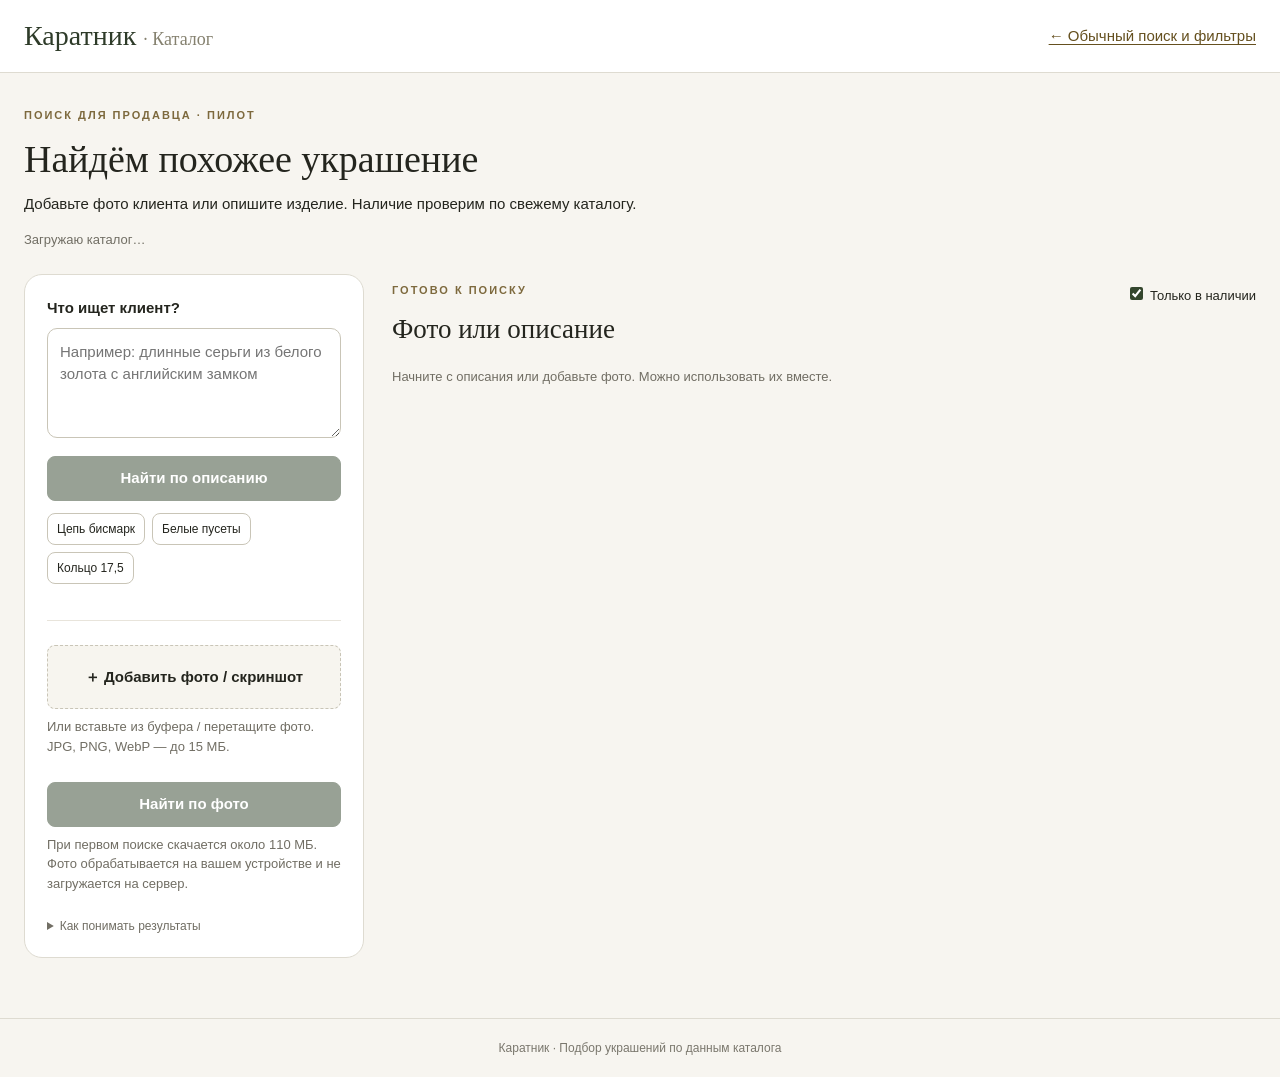
==== refresh/catalog-assets/smart-search.html @ 4e5fe8b2 "Добавить пилот поиска по фото и описанию с актуальным наличием" ====
<!doctype html><html lang="ru"><head><meta charset="utf-8"><meta name="viewport" content="width=device-width,initial-scale=1"><meta name="robots" content="noindex,nofollow"><title>Каратник · Умный поиск</title><link rel="stylesheet" href="smart-search.css?v=1"><script type="module" src="smart-search.mjs?v=1"></script></head><body>
<header><a class="brand" href="./">Каратник <span>· Каталог</span></a><a href="./">← Обычный поиск и фильтры</a></header>
<main><div class="intro"><p class="eyebrow">ПОИСК ДЛЯ ПРОДАВЦА · ПИЛОТ</p><h1>Найдём похожее украшение</h1><p>Добавьте фото клиента или опишите изделие. Наличие проверим по свежему каталогу.</p><p id="freshness" class="muted" role="status">Загружаю каталог…</p></div>
<div class="search-layout"><section class="search-panel" aria-label="Запрос"><form id="text-form"><label for="query">Что ищет клиент?</label><textarea id="query" rows="3" maxlength="600" placeholder="Например: длинные серьги из белого золота с английским замком"></textarea><button class="primary" id="text-search" disabled>Найти по описанию</button></form>
<div class="examples" aria-label="Примеры запросов"><button type="button" data-example="Цепь бисмарк 585 размер 55">Цепь бисмарк</button><button type="button" data-example="Серьги пусеты из белого золота">Белые пусеты</button><button type="button" data-example="Не обручальное кольцо размер 17,5">Кольцо 17,5</button></div>
<div id="understood" class="chips" aria-label="Распознанные признаки"></div><p id="text-note" class="muted"></p><a id="jump" class="card-link" href="#results-title" hidden>К результатам →</a>
<hr><div id="photo-zone"><label class="upload" for="photo-file">＋ Добавить фото / скриншот<input id="photo-file" type="file" accept="image/jpeg,image/png,image/webp" hidden></label><p class="muted">Или вставьте из буфера / перетащите фото. JPG, PNG, WebP — до 15 МБ.</p>
<div id="preview" hidden><canvas id="crop-canvas" aria-label="Фото для поиска. Выделите пальцем одно украшение."></canvas><p class="muted" id="crop-note">Если украшений несколько — обведите одно пальцем или мышью.</p><div class="actions"><button id="crop-reset" type="button">Всё фото</button><button id="crop-center" type="button">Центр фото</button><button id="photo-remove" type="button">Убрать фото</button></div></div>
<button id="photo-search" class="primary" type="button" disabled>Найти по фото</button><button id="photo-cancel" type="button" hidden>Остановить</button><p id="photo-status" role="status" class="muted">При первом поиске скачается около 110 МБ. Фото обрабатывается на вашем устройстве и не загружается на сервер.</p>
</div><details class="help"><summary>Как понимать результаты</summary><p>По фото показываем визуально похожие изделия. Это не подтверждение артикула, металла, пробы или происхождения камней. Сверьте карточку и юр-код.</p><p>По словам применяем распознанные признаки. Незаполненные характеристики показываем отдельно. Бюджет пока не фильтруем. Новые фото попадут в поиск после обновления базы фотографий; её дата указана рядом с результатами.</p><p>Для повторения своей рекламы лучше сохранить артикулы в публикации. Поиск по фото помогает подобрать варианты, но не заменяет такую привязку.</p></details>
</section><section class="results-panel" aria-labelledby="results-title"><div class="result-head"><div><p class="eyebrow" id="mode-label">ГОТОВО К ПОИСКУ</p><h2 id="results-title">Фото или описание</h2></div><label class="stock-toggle"><input type="checkbox" id="stock-only" checked> Только в наличии</label></div><p id="result-note" class="muted" role="status">Начните с описания или добавьте фото. Можно использовать их вместе.</p><div id="results"></div><button id="more" type="button" hidden>Показать ещё</button></section></div></main><footer>Каратник · Подбор украшений по данным каталога</footer></body></html>
---- refresh/catalog-assets/smart-search.css ----
*{box-sizing:border-box}body{margin:0;background:#f7f5f0;color:#24251e;font:15px/1.5 Arial,sans-serif}header{background:#fff;border-bottom:1px solid #dedbd1;display:flex;justify-content:space-between;gap:14px;align-items:center;padding:20px max(24px,calc((100vw - 1400px)/2))}a{color:#65501f;text-underline-offset:3px}.brand{font:28px Georgia,serif;text-decoration:none;color:#2e3b29}.brand span{color:#85816f;font-size:18px}main{max-width:1400px;margin:auto;padding:26px 24px 60px}.intro{max-width:860px;margin-bottom:25px}h1{font:38px/1.15 Georgia,serif;margin:8px 0 12px}h2{font:27px/1.2 Georgia,serif;margin:5px 0 14px}p{margin:8px 0 14px}.eyebrow{font-size:11px;letter-spacing:2px;color:#7d693d;font-weight:bold}.muted{color:#716e64;font-size:13px;overflow-wrap:anywhere}.search-layout{display:grid;grid-template-columns:340px minmax(0,1fr);gap:28px;align-items:start}.search-panel{background:#fff;border:1px solid #dedbd1;border-radius:18px;padding:22px}.search-panel label{display:block;font-weight:bold;margin-bottom:8px}textarea{width:100%;border:1px solid #c9c5b7;border-radius:10px;font:inherit;padding:12px;resize:vertical;min-height:110px}button,.upload{font:inherit;border:1px solid #c9c5b7;border-radius:8px;padding:10px 13px;cursor:pointer;background:#fff;color:inherit;text-align:center}button:disabled{cursor:default;opacity:.5}button:focus-visible,a:focus-visible,textarea:focus-visible,.upload:focus-within{outline:3px solid #bd963c;outline-offset:3px}.primary{background:#34462d;color:white;border-color:#34462d;width:100%;margin-top:12px;font-weight:bold}button:hover:not(:disabled){border-color:#86733f}.examples,.actions,.chips{display:flex;flex-wrap:wrap;gap:7px;margin-top:12px}.examples button,.actions button{font-size:12px;padding:6px 9px}.chips button{background:#f0eddf;color:#544a2c;font-size:12px;padding:5px 9px}.upload{border-style:dashed;background:#f7f5ef;padding:20px 10px!important}.upload input{display:block;width:100%;font-size:12px;margin-top:10px}.help{font-size:12px;color:#716e64;margin-top:24px}.help summary{cursor:pointer}hr{border:0;border-top:1px solid #e8e4db;margin:24px 0}#crop-canvas{width:100%;display:block;border-radius:10px;touch-action:none;cursor:crosshair;background:#fff}.actions{justify-content:center}#photo-cancel{width:100%;margin-top:8px}.result-head{display:flex;justify-content:space-between;align-items:start;gap:12px}.stock-toggle{font-size:13px;white-space:nowrap;padding-top:10px}.stock-toggle input{accent-color:#34462d}#results{display:grid;grid-template-columns:repeat(3,minmax(0,1fr));gap:16px}.product{background:#fff;border:1px solid #dedbd1;border-radius:14px;overflow:hidden;min-width:0}.product figure{margin:0;position:relative;background:#fff;aspect-ratio:1;display:grid;place-items:center}.product img{width:100%;height:100%;object-fit:contain;position:absolute;inset:0}.no-photo{color:#969286;font:14px Georgia;padding:20px}.badges{position:absolute;left:9px;top:9px;display:flex;flex-wrap:wrap;gap:4px;z-index:1}.badge{background:#34462d;color:white;padding:4px 7px;border-radius:5px;font-size:10px;font-weight:bold;max-width:170px}.product-body{padding:15px}.product h3{font-size:16px;margin:2px 0 4px;overflow-wrap:anywhere}.product .brandline{font-size:12px;color:#716e64;margin-bottom:8px}.product .facts{font-size:12px;margin:6px 0;color:#45473d}.availability{font-weight:bold;font-size:13px;margin:9px 0}.reason{background:#edf2e8;color:#3c5630;font-size:11px;border-radius:5px;padding:6px 8px;margin-bottom:8px}.reason.check{background:#fbf1dd;color:#86601f}.product details{font-size:12px;border-top:1px solid #ece8df;margin:10px 0;padding-top:9px}.product summary{cursor:pointer;color:#65501f}.store{margin:8px 0}.code{font:11px/1.7 monospace;color:#56564c}.card-link{display:inline-block;font-size:12px;margin:5px 0}.section-label{grid-column:1/-1;background:#ece8dc;padding:12px;border-radius:8px;font-size:13px}.empty{grid-column:1/-1;padding:30px;border:1px dashed #bcb5a3;border-radius:12px;color:#716e64}#more{margin-top:20px;width:100%}footer{border-top:1px solid #dedbd1;padding:20px;text-align:center;color:#7a776d;font-size:12px}[hidden]{display:none!important}@media(max-width:1150px){#results{grid-template-columns:repeat(2,minmax(0,1fr))}.search-layout{grid-template-columns:300px minmax(0,1fr);gap:18px}}@media(max-width:760px){header{padding:14px 16px;flex-wrap:wrap;gap:6px}header>a:last-child{font-size:12px}.brand{font-size:24px}main{padding:20px 14px 40px}h1{font-size:30px}.search-layout{grid-template-columns:1fr;gap:22px}.search-panel{padding:16px;border-radius:14px}.intro{margin-bottom:16px}.intro p{font-size:13px}#results{gap:10px}.product-body{padding:11px}.product h3{font-size:14px}.result-head{flex-wrap:wrap;gap:0}.stock-toggle{padding:0 0 12px}h2{font-size:24px}.badge{font-size:9px}.result-head .eyebrow{font-size:10px} .product .facts{font-size:11px}}

#results.single{grid-template-columns:minmax(0,380px)}
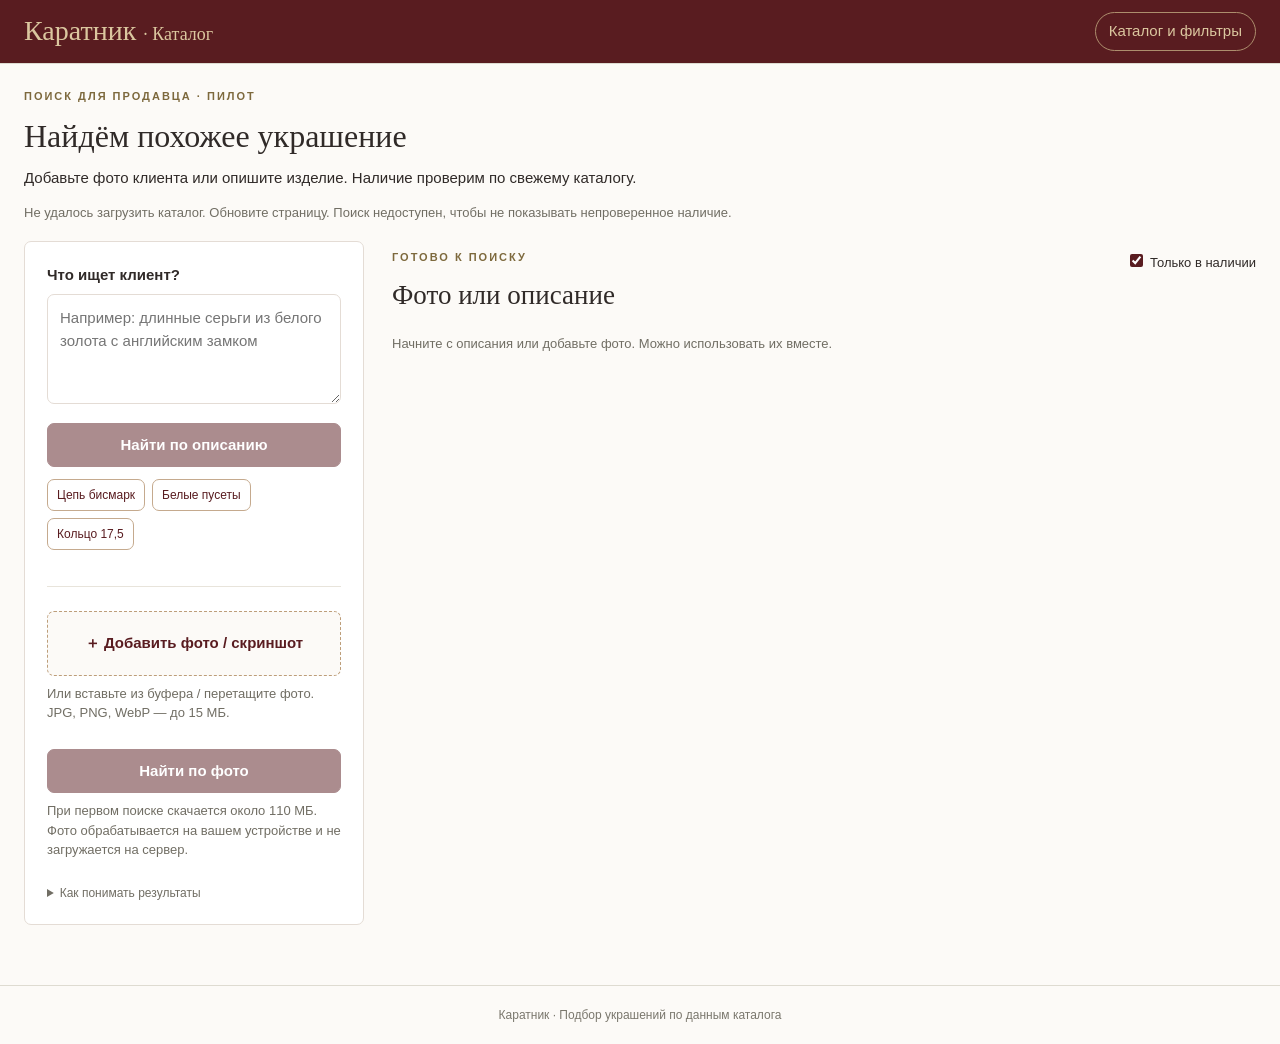
==== commit fe986d66: "Apply approved Karatnik design with compact header and styled links and buttons" ====
--- a/refresh/catalog-assets/smart-search.html
+++ b/refresh/catalog-assets/smart-search.html
@@ -1,11 +1,11 @@
-<!doctype html><html lang="ru"><head><meta charset="utf-8"><meta name="viewport" content="width=device-width,initial-scale=1"><meta name="robots" content="noindex,nofollow"><title>Каратник · Умный поиск</title><link rel="stylesheet" href="smart-search.css?v=1"><script type="module" src="smart-search.mjs?v=1"></script></head><body>
-<header><a class="brand" href="./">Каратник <span>· Каталог</span></a><a href="./">← Обычный поиск и фильтры</a></header>
-<main><div class="intro"><p class="eyebrow">ПОИСК ДЛЯ ПРОДАВЦА · ПИЛОТ</p><h1>Найдём похожее украшение</h1><p>Добавьте фото клиента или опишите изделие. Наличие проверим по свежему каталогу.</p><p id="freshness" class="muted" role="status">Загружаю каталог…</p></div>
-<div class="search-layout"><section class="search-panel" aria-label="Запрос"><form id="text-form"><label for="query">Что ищет клиент?</label><textarea id="query" rows="3" maxlength="600" placeholder="Например: длинные серьги из белого золота с английским замком"></textarea><button class="primary" id="text-search" disabled>Найти по описанию</button></form>
-<div class="examples" aria-label="Примеры запросов"><button type="button" data-example="Цепь бисмарк 585 размер 55">Цепь бисмарк</button><button type="button" data-example="Серьги пусеты из белого золота">Белые пусеты</button><button type="button" data-example="Не обручальное кольцо размер 17,5">Кольцо 17,5</button></div>
-<div id="understood" class="chips" aria-label="Распознанные признаки"></div><p id="text-note" class="muted"></p><a id="jump" class="card-link" href="#results-title" hidden>К результатам →</a>
-<hr><div id="photo-zone"><label class="upload" for="photo-file">＋ Добавить фото / скриншот<input id="photo-file" type="file" accept="image/jpeg,image/png,image/webp" hidden></label><p class="muted">Или вставьте из буфера / перетащите фото. JPG, PNG, WebP — до 15 МБ.</p>
-<div id="preview" hidden><canvas id="crop-canvas" aria-label="Фото для поиска. Выделите пальцем одно украшение."></canvas><p class="muted" id="crop-note">Если украшений несколько — обведите одно пальцем или мышью.</p><div class="actions"><button id="crop-reset" type="button">Всё фото</button><button id="crop-center" type="button">Центр фото</button><button id="photo-remove" type="button">Убрать фото</button></div></div>
-<button id="photo-search" class="primary" type="button" disabled>Найти по фото</button><button id="photo-cancel" type="button" hidden>Остановить</button><p id="photo-status" role="status" class="muted">При первом поиске скачается около 110 МБ. Фото обрабатывается на вашем устройстве и не загружается на сервер.</p>
-</div><details class="help"><summary>Как понимать результаты</summary><p>По фото показываем визуально похожие изделия. Это не подтверждение артикула, металла, пробы или происхождения камней. Сверьте карточку и юр-код.</p><p>По словам применяем распознанные признаки. Незаполненные характеристики показываем отдельно. Бюджет пока не фильтруем. Новые фото попадут в поиск после обновления базы фотографий; её дата указана рядом с результатами.</p><p>Для повторения своей рекламы лучше сохранить артикулы в публикации. Поиск по фото помогает подобрать варианты, но не заменяет такую привязку.</p></details>
-</section><section class="results-panel" aria-labelledby="results-title"><div class="result-head"><div><p class="eyebrow" id="mode-label">ГОТОВО К ПОИСКУ</p><h2 id="results-title">Фото или описание</h2></div><label class="stock-toggle"><input type="checkbox" id="stock-only" checked> Только в наличии</label></div><p id="result-note" class="muted" role="status">Начните с описания или добавьте фото. Можно использовать их вместе.</p><div id="results"></div><button id="more" type="button" hidden>Показать ещё</button></section></div></main><footer>Каратник · Подбор украшений по данным каталога</footer></body></html>+<!doctype html><html lang="ru"><head><meta charset="utf-8"><meta name="viewport" content="width=device-width,initial-scale=1"><meta name="robots" content="noindex,nofollow"><title>Каратник · Умный поиск</title><link rel="stylesheet" href="smart-search.css?v=feedback-1"><link rel="stylesheet" href="smart-brand.css?v=brand1120"><script type="module" src="smart-search.mjs?v=feedback-1"></script></head><body>
+<header><a class="brand" href="./">Каратник <span>· Каталог</span></a><a href="./">Каталог и фильтры</a></header>
+<main><div class="intro"><p class="eyebrow">ПОИСК ДЛЯ ПРОДАВЦА · ПИЛОТ</p><h1>Найдём похожее украшение</h1><p>Добавьте фото клиента или опишите изделие. Наличие проверим по свежему каталогу.</p><p id="freshness" class="muted" role="status">Загружаю каталог…</p></div>
+<div class="search-layout"><section class="search-panel" aria-label="Запрос"><form id="text-form"><label for="query">Что ищет клиент?</label><textarea id="query" rows="3" maxlength="600" placeholder="Например: длинные серьги из белого золота с английским замком"></textarea><button class="primary" id="text-search" disabled>Найти по описанию</button></form>
+<div class="examples" aria-label="Примеры запросов"><button type="button" data-example="Цепь бисмарк 585 размер 55">Цепь бисмарк</button><button type="button" data-example="Серьги пусеты из белого золота">Белые пусеты</button><button type="button" data-example="Не обручальное кольцо размер 17,5">Кольцо 17,5</button></div>
+<div id="understood" class="chips" aria-label="Распознанные признаки"></div><p id="text-note" class="muted"></p><a id="jump" class="card-link" href="#results-title" hidden>К результатам →</a>
+<hr><div id="photo-zone"><label class="upload" for="photo-file">＋ Добавить фото / скриншот<input id="photo-file" type="file" accept="image/jpeg,image/png,image/webp" hidden></label><p class="muted">Или вставьте из буфера / перетащите фото. JPG, PNG, WebP — до 15 МБ.</p>
+<div id="preview" hidden><canvas id="crop-canvas" aria-label="Фото для поиска. Выделите пальцем одно украшение."></canvas><p class="muted" id="crop-note">Если украшений несколько — обведите одно пальцем или мышью.</p><div class="actions"><button id="crop-reset" type="button">Всё фото</button><button id="crop-center" type="button">Центр фото</button><button id="photo-remove" type="button">Убрать фото</button></div></div>
+<button id="photo-search" class="primary" type="button" disabled>Найти по фото</button><button id="photo-cancel" type="button" hidden>Остановить</button><p id="photo-status" role="status" class="muted">При первом поиске скачается около 110 МБ. Фото обрабатывается на вашем устройстве и не загружается на сервер.</p>
+</div><details class="help"><summary>Как понимать результаты</summary><p>По фото показываем визуально похожие изделия. Это не подтверждение артикула, металла, пробы или происхождения камней. Сверьте карточку и юр-код.</p><p>По словам применяем распознанные признаки. Незаполненные характеристики показываем отдельно. Бюджет пока не фильтруем. Новые фото попадут в поиск после обновления базы фотографий; её дата указана рядом с результатами.</p><p>Для повторения своей рекламы лучше сохранить артикулы в публикации. Поиск по фото помогает подобрать варианты, но не заменяет такую привязку.</p></details>
+</section><section class="results-panel" aria-labelledby="results-title"><div class="result-head"><div><p class="eyebrow" id="mode-label">ГОТОВО К ПОИСКУ</p><h2 id="results-title">Фото или описание</h2></div><label class="stock-toggle"><input type="checkbox" id="stock-only" checked> Только в наличии</label></div><p id="result-note" class="muted" role="status">Начните с описания или добавьте фото. Можно использовать их вместе.</p><button id="feedback-not-found" type="button" hidden>Нужное изделие не нашлось</button><p id="feedback-global-status" class="muted" role="status"></p><div id="results"></div><button id="more" type="button" hidden>Показать ещё</button></section></div></main><footer>Каратник · Подбор украшений по данным каталога</footer></body></html>
--- a/refresh/catalog-assets/smart-search.css
+++ b/refresh/catalog-assets/smart-search.css
@@ -1,3 +1,5 @@
 *{box-sizing:border-box}body{margin:0;background:#f7f5f0;color:#24251e;font:15px/1.5 Arial,sans-serif}header{background:#fff;border-bottom:1px solid #dedbd1;display:flex;justify-content:space-between;gap:14px;align-items:center;padding:20px max(24px,calc((100vw - 1400px)/2))}a{color:#65501f;text-underline-offset:3px}.brand{font:28px Georgia,serif;text-decoration:none;color:#2e3b29}.brand span{color:#85816f;font-size:18px}main{max-width:1400px;margin:auto;padding:26px 24px 60px}.intro{max-width:860px;margin-bottom:25px}h1{font:38px/1.15 Georgia,serif;margin:8px 0 12px}h2{font:27px/1.2 Georgia,serif;margin:5px 0 14px}p{margin:8px 0 14px}.eyebrow{font-size:11px;letter-spacing:2px;color:#7d693d;font-weight:bold}.muted{color:#716e64;font-size:13px;overflow-wrap:anywhere}.search-layout{display:grid;grid-template-columns:340px minmax(0,1fr);gap:28px;align-items:start}.search-panel{background:#fff;border:1px solid #dedbd1;border-radius:18px;padding:22px}.search-panel label{display:block;font-weight:bold;margin-bottom:8px}textarea{width:100%;border:1px solid #c9c5b7;border-radius:10px;font:inherit;padding:12px;resize:vertical;min-height:110px}button,.upload{font:inherit;border:1px solid #c9c5b7;border-radius:8px;padding:10px 13px;cursor:pointer;background:#fff;color:inherit;text-align:center}button:disabled{cursor:default;opacity:.5}button:focus-visible,a:focus-visible,textarea:focus-visible,.upload:focus-within{outline:3px solid #bd963c;outline-offset:3px}.primary{background:#34462d;color:white;border-color:#34462d;width:100%;margin-top:12px;font-weight:bold}button:hover:not(:disabled){border-color:#86733f}.examples,.actions,.chips{display:flex;flex-wrap:wrap;gap:7px;margin-top:12px}.examples button,.actions button{font-size:12px;padding:6px 9px}.chips button{background:#f0eddf;color:#544a2c;font-size:12px;padding:5px 9px}.upload{border-style:dashed;background:#f7f5ef;padding:20px 10px!important}.upload input{display:block;width:100%;font-size:12px;margin-top:10px}.help{font-size:12px;color:#716e64;margin-top:24px}.help summary{cursor:pointer}hr{border:0;border-top:1px solid #e8e4db;margin:24px 0}#crop-canvas{width:100%;display:block;border-radius:10px;touch-action:none;cursor:crosshair;background:#fff}.actions{justify-content:center}#photo-cancel{width:100%;margin-top:8px}.result-head{display:flex;justify-content:space-between;align-items:start;gap:12px}.stock-toggle{font-size:13px;white-space:nowrap;padding-top:10px}.stock-toggle input{accent-color:#34462d}#results{display:grid;grid-template-columns:repeat(3,minmax(0,1fr));gap:16px}.product{background:#fff;border:1px solid #dedbd1;border-radius:14px;overflow:hidden;min-width:0}.product figure{margin:0;position:relative;background:#fff;aspect-ratio:1;display:grid;place-items:center}.product img{width:100%;height:100%;object-fit:contain;position:absolute;inset:0}.no-photo{color:#969286;font:14px Georgia;padding:20px}.badges{position:absolute;left:9px;top:9px;display:flex;flex-wrap:wrap;gap:4px;z-index:1}.badge{background:#34462d;color:white;padding:4px 7px;border-radius:5px;font-size:10px;font-weight:bold;max-width:170px}.product-body{padding:15px}.product h3{font-size:16px;margin:2px 0 4px;overflow-wrap:anywhere}.product .brandline{font-size:12px;color:#716e64;margin-bottom:8px}.product .facts{font-size:12px;margin:6px 0;color:#45473d}.availability{font-weight:bold;font-size:13px;margin:9px 0}.reason{background:#edf2e8;color:#3c5630;font-size:11px;border-radius:5px;padding:6px 8px;margin-bottom:8px}.reason.check{background:#fbf1dd;color:#86601f}.product details{font-size:12px;border-top:1px solid #ece8df;margin:10px 0;padding-top:9px}.product summary{cursor:pointer;color:#65501f}.store{margin:8px 0}.code{font:11px/1.7 monospace;color:#56564c}.card-link{display:inline-block;font-size:12px;margin:5px 0}.section-label{grid-column:1/-1;background:#ece8dc;padding:12px;border-radius:8px;font-size:13px}.empty{grid-column:1/-1;padding:30px;border:1px dashed #bcb5a3;border-radius:12px;color:#716e64}#more{margin-top:20px;width:100%}footer{border-top:1px solid #dedbd1;padding:20px;text-align:center;color:#7a776d;font-size:12px}[hidden]{display:none!important}@media(max-width:1150px){#results{grid-template-columns:repeat(2,minmax(0,1fr))}.search-layout{grid-template-columns:300px minmax(0,1fr);gap:18px}}@media(max-width:760px){header{padding:14px 16px;flex-wrap:wrap;gap:6px}header>a:last-child{font-size:12px}.brand{font-size:24px}main{padding:20px 14px 40px}h1{font-size:30px}.search-layout{grid-template-columns:1fr;gap:22px}.search-panel{padding:16px;border-radius:14px}.intro{margin-bottom:16px}.intro p{font-size:13px}#results{gap:10px}.product-body{padding:11px}.product h3{font-size:14px}.result-head{flex-wrap:wrap;gap:0}.stock-toggle{padding:0 0 12px}h2{font-size:24px}.badge{font-size:9px}.result-head .eyebrow{font-size:10px} .product .facts{font-size:11px}}
 
 #results.single{grid-template-columns:minmax(0,380px)}
+
+.feedback-buttons{display:flex;flex-direction:column;gap:6px;margin-top:10px}.feedback-buttons button{font-size:11px;padding:7px;text-align:left;background:#f8f7f3}.feedback-buttons button:first-child{border-color:#b3c4a9;color:#34462d}.feedback-dialog{width:min(560px,calc(100vw - 28px));max-height:90vh;overflow-y:auto;border:1px solid #c9c5b7;border-radius:16px;padding:24px;background:#fff;color:#24251e}.feedback-dialog::backdrop{background:#17241299}.feedback-title{display:flex;justify-content:space-between;align-items:start;gap:10px}.feedback-title h2{font-size:24px}.feedback-title button{padding:4px 11px}.feedback-dialog label{display:block;font-size:13px;margin:14px 0 5px}.feedback-dialog input[type=search],.feedback-dialog input[type=password]{width:100%;font:inherit;padding:10px;border:1px solid #c9c5b7;border-radius:8px}.feedback-dialog #feedback-preview{max-width:100%;max-height:210px;display:block;object-fit:contain;margin:10px auto}.feedback-dialog input[type=checkbox]{accent-color:#34462d}.feedback-consent{padding:12px;background:#f4f2eb;border-radius:8px;font-size:12px!important}.feedback-options{display:grid;gap:5px;margin-top:7px;max-height:180px;overflow:auto}.feedback-options button{text-align:left;font-size:12px}.feedback-dialog #feedback-login{margin-top:10px;width:100%}.feedback-dialog #feedback-switch{font-size:12px}.feedback-dialog textarea{font-size:14px;min-height:75px}#feedback-not-found{font-size:12px;margin:0 0 8px}.feedback-dialog p{overflow-wrap:anywhere}@media(max-width:760px){.feedback-dialog{padding:18px}.feedback-buttons button{font-size:10px;padding:6px}}
--- a/refresh/catalog-assets/smart-brand.css
+++ b/refresh/catalog-assets/smart-brand.css
@@ -0,0 +1,24 @@
+/* Match the approved catalogue identity on its existing photo search page. */
+body{background:#fcfaf7;color:#302a28}
+header{background:#591c20;color:#dbc79f;padding-top:12px;padding-bottom:12px}
+header .brand,header .brand span,header>a{color:#dbc79f}
+header>a:last-child{text-decoration:none;border:1px solid #ad8e6d;border-radius:24px;padding:7px 13px}
+header>a:hover{color:#fff4df;border-color:#dbc79f}
+a,.product summary{color:#591c20;text-underline-offset:4px}
+button,.upload,textarea,.product,.search-panel{border-color:#e4dcd5;border-radius:7px}
+button,a,.upload{transition:background-color .16s,border-color .16s,color .16s}
+.primary{background:#591c20;border-color:#591c20;color:#fff}
+.primary:hover:not(:disabled){background:#792d31;border-color:#792d31}
+button:hover:not(:disabled){border-color:#9e785b;background:#f3e9e0}
+.primary:hover:not(:disabled){background:#792d31;color:#fff}
+.examples button,.actions button,.feedback-buttons button{color:#591c20;background:#fff;border-color:#c5aa8e}
+.chips button{background:#f3e9e4;color:#591c20}
+.card-link{border:1px solid #c5aa8e;padding:7px 11px;border-radius:6px;text-decoration:none}
+.card-link:hover{background:#f3e9e0;border-color:#591c20}
+.upload{background:#fcfaf7;border-color:#bd9e7a;color:#591c20}
+.badge{background:#591c20;color:#fff}.stock-toggle input,.feedback-dialog input[type=checkbox]{accent-color:#591c20}
+.product{box-shadow:0 3px 14px #47292008}.product:hover{box-shadow:0 7px 22px #47292014}
+.product h3{font:18px/1.3 Georgia,serif;color:#591c20}
+main{padding-top:16px}.intro{margin-bottom:18px}h1{font-size:32px}
+@media(max-width:760px){header{padding:9px 14px;flex-wrap:nowrap}.brand{font-size:20px}.brand span{font-size:14px}header>a:last-child{font-size:12px;padding:6px 9px}.intro h1{font-size:26px}.search-panel{border-radius:9px}}
+@media(prefers-reduced-motion:reduce){button,a,.upload{transition:none}}
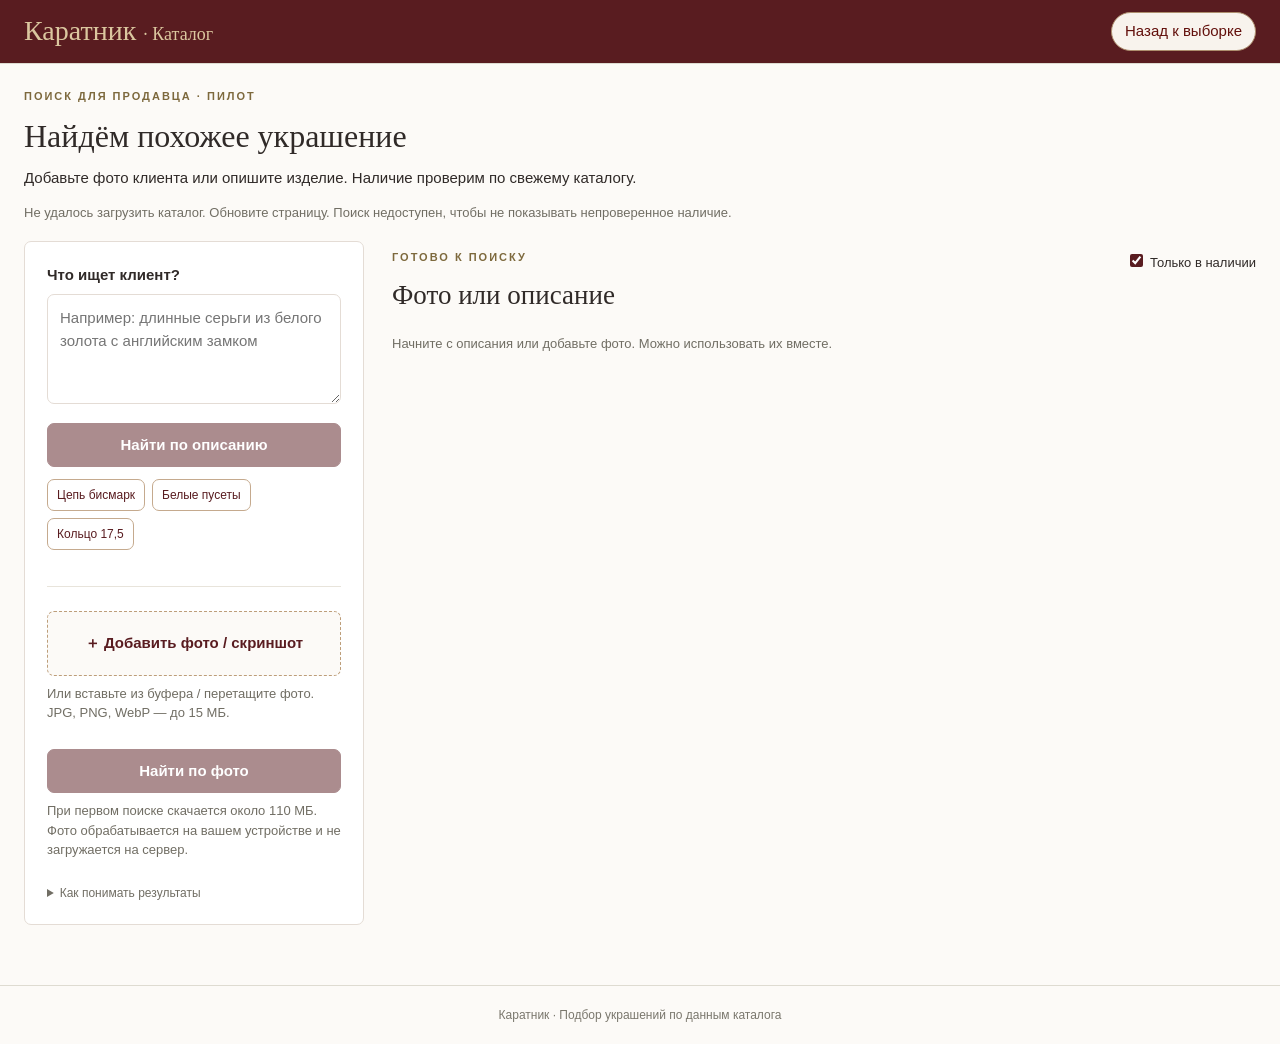
==== commit 01752f78: "Preserve catalog filters on editor return and refine branded cards" ====
--- a/refresh/catalog-assets/smart-search.html
+++ b/refresh/catalog-assets/smart-search.html
@@ -1,4 +1,11 @@
-<!doctype html><html lang="ru"><head><meta charset="utf-8"><meta name="viewport" content="width=device-width,initial-scale=1"><meta name="robots" content="noindex,nofollow"><title>Каратник · Умный поиск</title><link rel="stylesheet" href="smart-search.css?v=feedback-1"><link rel="stylesheet" href="smart-brand.css?v=brand1120"><script type="module" src="smart-search.mjs?v=feedback-1"></script></head><body>
+<!doctype html><html lang="ru"><head><meta charset="utf-8"><meta name="viewport" content="width=device-width,initial-scale=1"><meta name="robots" content="noindex,nofollow"><title>Каратник · Умный поиск</title><link rel="stylesheet" href="smart-search.css?v=feedback-1"><link rel="stylesheet" href="smart-brand.css?v=brand1120"><script type="module" src="smart-search.mjs?v=nav1125"></script>  <meta name="theme-color" content="#591c20">
+  <meta name="application-name" content="Каратник">
+  <meta name="apple-mobile-web-app-title" content="Каратник">
+  <link rel="icon" href="favicon.ico?v=pattern1121" sizes="16x16 32x32 48x48">
+  <link rel="icon" type="image/svg+xml" href="favicon.svg?v=pattern1121" sizes="any">
+  <link rel="apple-touch-icon" href="icons/apple-touch-icon.png?v=pattern1121" sizes="180x180">
+  <link rel="manifest" href="manifest.webmanifest?v=pattern1121">
+<link rel="stylesheet" href="catalog-presentation.css?v=photos1121"><script type="module" src="search-return.mjs?v=nav1125"></script><style>.return-to-catalog{padding:10px 15px;border:1px solid #d7c8bb;border-radius:7px;text-decoration:none;background:#f8f3ed;color:#620f0b}</style></head><body>
 <header><a class="brand" href="./">Каратник <span>· Каталог</span></a><a href="./">Каталог и фильтры</a></header>
 <main><div class="intro"><p class="eyebrow">ПОИСК ДЛЯ ПРОДАВЦА · ПИЛОТ</p><h1>Найдём похожее украшение</h1><p>Добавьте фото клиента или опишите изделие. Наличие проверим по свежему каталогу.</p><p id="freshness" class="muted" role="status">Загружаю каталог…</p></div>
 <div class="search-layout"><section class="search-panel" aria-label="Запрос"><form id="text-form"><label for="query">Что ищет клиент?</label><textarea id="query" rows="3" maxlength="600" placeholder="Например: длинные серьги из белого золота с английским замком"></textarea><button class="primary" id="text-search" disabled>Найти по описанию</button></form>
@@ -9,3 +16,4 @@
 <button id="photo-search" class="primary" type="button" disabled>Найти по фото</button><button id="photo-cancel" type="button" hidden>Остановить</button><p id="photo-status" role="status" class="muted">При первом поиске скачается около 110 МБ. Фото обрабатывается на вашем устройстве и не загружается на сервер.</p>
 </div><details class="help"><summary>Как понимать результаты</summary><p>По фото показываем визуально похожие изделия. Это не подтверждение артикула, металла, пробы или происхождения камней. Сверьте карточку и юр-код.</p><p>По словам применяем распознанные признаки. Незаполненные характеристики показываем отдельно. Бюджет пока не фильтруем. Новые фото попадут в поиск после обновления базы фотографий; её дата указана рядом с результатами.</p><p>Для повторения своей рекламы лучше сохранить артикулы в публикации. Поиск по фото помогает подобрать варианты, но не заменяет такую привязку.</p></details>
 </section><section class="results-panel" aria-labelledby="results-title"><div class="result-head"><div><p class="eyebrow" id="mode-label">ГОТОВО К ПОИСКУ</p><h2 id="results-title">Фото или описание</h2></div><label class="stock-toggle"><input type="checkbox" id="stock-only" checked> Только в наличии</label></div><p id="result-note" class="muted" role="status">Начните с описания или добавьте фото. Можно использовать их вместе.</p><button id="feedback-not-found" type="button" hidden>Нужное изделие не нашлось</button><p id="feedback-global-status" class="muted" role="status"></p><div id="results"></div><button id="more" type="button" hidden>Показать ещё</button></section></div></main><footer>Каратник · Подбор украшений по данным каталога</footer></body></html>
+
--- a/refresh/catalog-assets/catalog-presentation.css
+++ b/refresh/catalog-assets/catalog-presentation.css
@@ -0,0 +1,47 @@
+/* A shared, stable photo canvas for all catalogue views and gallery frames. */
+.card-photo,
+.product figure {
+  aspect-ratio: 1 / 1;
+  width: 100%;
+  height: auto;
+  min-height: 0;
+  flex: none;
+  position: relative;
+  overflow: hidden;
+  background: #fff;
+}
+.card-photo .photo-button {
+  display: block;
+  width: 100%;
+  height: 100%;
+  padding: 0;
+  background: #fff;
+}
+.card-photo img,
+.product figure img {
+  display: block;
+  position: absolute;
+  inset: 0;
+  box-sizing: border-box;
+  width: 100%;
+  height: 100%;
+  min-width: 0;
+  min-height: 0;
+  max-width: 100%;
+  max-height: 100%;
+  padding: clamp(12px, 5%, 20px);
+  object-fit: contain;
+  object-position: center;
+  background: #fff;
+}
+.card-photo .photo-placeholder,
+.product figure .no-photo {
+  position: absolute;
+  inset: 0;
+  display: flex;
+  align-items: center;
+  justify-content: center;
+}
+.card-photo .photo-placeholder { flex-direction: column; }
+/* Keep related items' thumbnails consistent without affecting the large viewer. */
+.set-peer img { background: #fff; object-fit: contain; object-position: center; }
